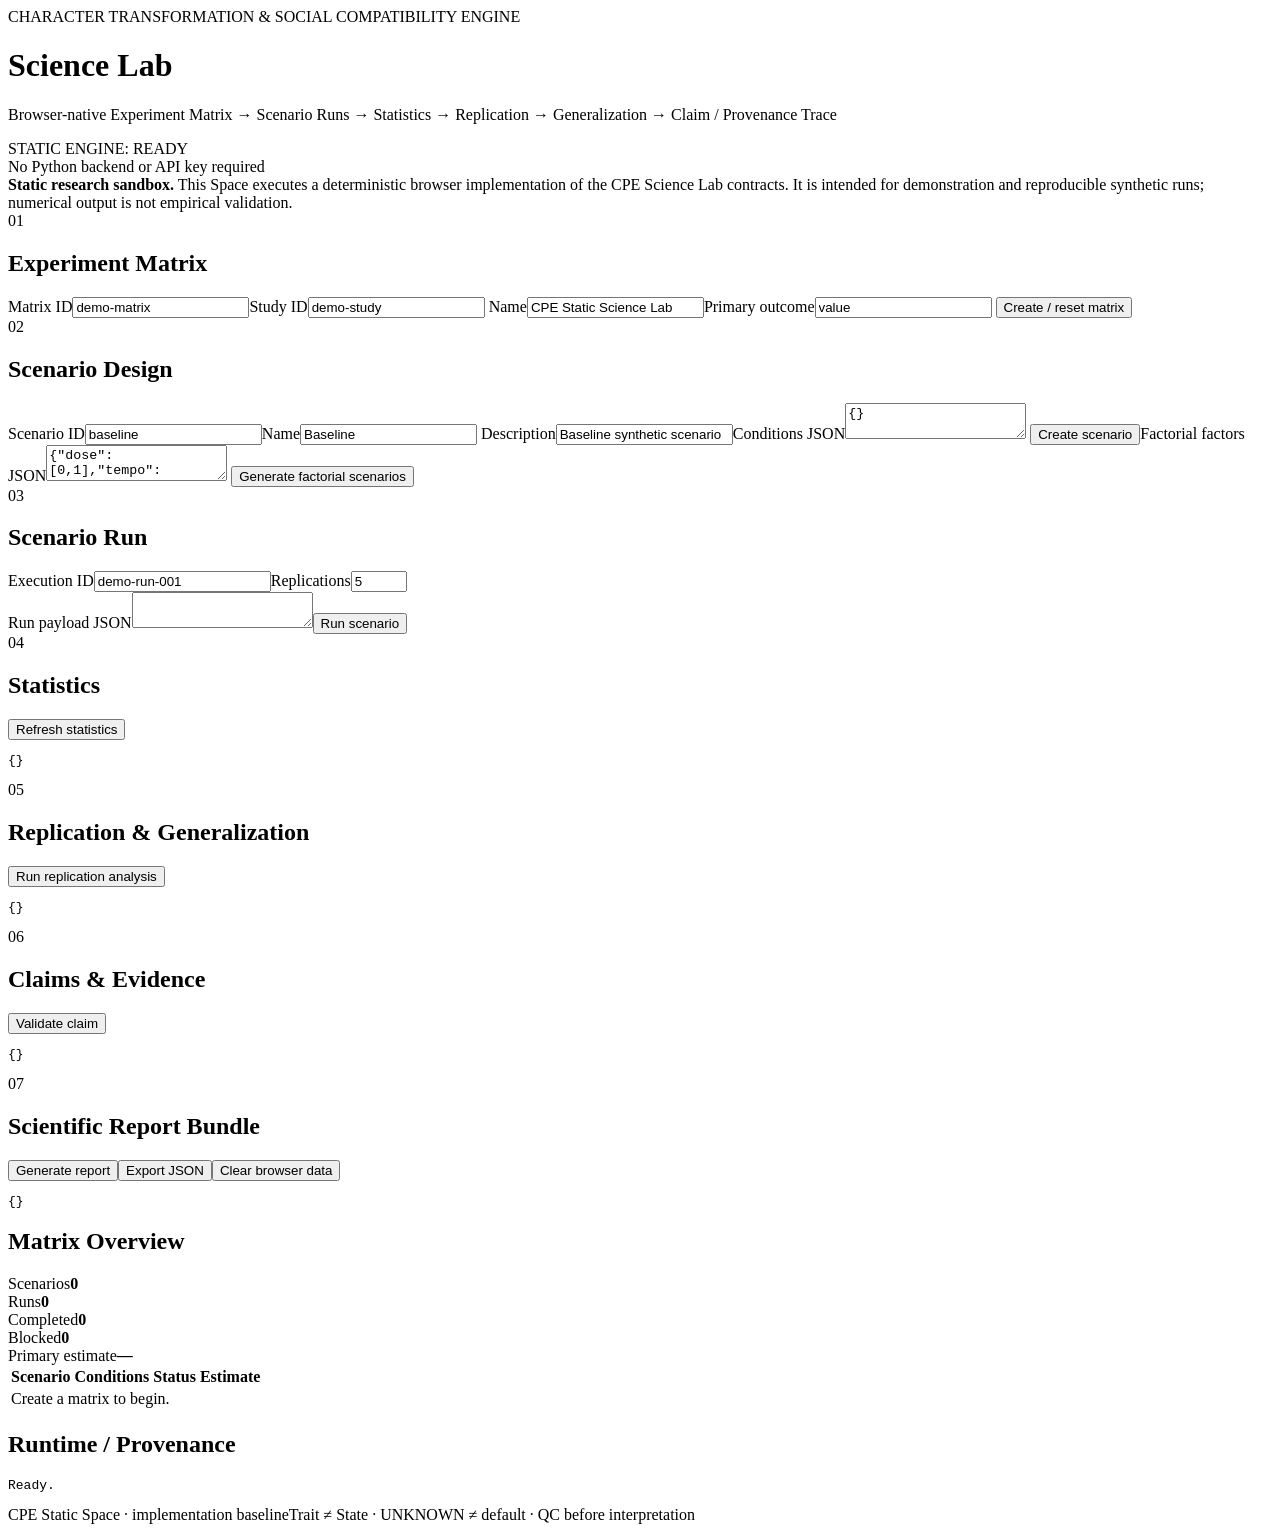
==== index.html @ aece3475 "Add static Science Lab: index.html" ====
<!doctype html>
<html lang="en"><head>
<meta charset="utf-8"><meta name="viewport" content="width=device-width,initial-scale=1">
<meta name="description" content="Character Transformation & Social Compatibility Engine — browser Science Lab">
<title>CPE — Static Science Lab</title><link rel="stylesheet" href="./styles.css">
</head><body><main class="shell">
<header class="hero"><div><div class="eyebrow">CHARACTER TRANSFORMATION & SOCIAL COMPATIBILITY ENGINE</div>
<h1>Science Lab</h1><p class="muted">Browser-native Experiment Matrix → Scenario Runs → Statistics → Replication → Generalization → Claim / Provenance Trace</p></div>
<div class="status-stack"><div class="status online">STATIC ENGINE: READY</div><div class="small">No Python backend or API key required</div></div></header>
<section class="notice"><strong>Static research sandbox.</strong> This Space executes a deterministic browser implementation of the CPE Science Lab contracts. It is intended for demonstration and reproducible synthetic runs; numerical output is not empirical validation.</section>
<section class="grid">
<article class="card"><div class="step">01</div><h2>Experiment Matrix</h2>
<label>Matrix ID<input id="matrixId" value="demo-matrix"></label><label>Study ID<input id="studyId" value="demo-study"></label>
<label>Name<input id="matrixName" value="CPE Static Science Lab"></label><label>Primary outcome<input id="primaryOutcome" value="value"></label>
<button id="createMatrix">Create / reset matrix</button></article>
<article class="card"><div class="step">02</div><h2>Scenario Design</h2>
<label>Scenario ID<input id="scenarioId" value="baseline"></label><label>Name<input id="scenarioName" value="Baseline"></label>
<label>Description<input id="scenarioDescription" value="Baseline synthetic scenario"></label><label>Conditions JSON<textarea id="conditions">{}</textarea></label>
<button id="createScenario">Create scenario</button><label>Factorial factors JSON<textarea id="factors">{"dose":[0,1],"tempo":["slow","fast"]}</textarea></label>
<button id="generateScenarios">Generate factorial scenarios</button></article>
<article class="card span2"><div class="step">03</div><h2>Scenario Run</h2><div class="two-col">
<label>Execution ID<input id="executionId" value="demo-run-001"></label><label>Replications<input id="replications" type="number" min="1" max="100" value="5"></label></div>
<label>Run payload JSON<textarea id="runPayload"></textarea></label><button class="primary" id="runScenario">Run scenario</button></article>
<article class="card"><div class="step">04</div><h2>Statistics</h2><button id="loadStats">Refresh statistics</button><pre id="stats">{}</pre></article>
<article class="card"><div class="step">05</div><h2>Replication & Generalization</h2><button id="runReplication">Run replication analysis</button><pre id="replication">{}</pre></article>
<article class="card"><div class="step">06</div><h2>Claims & Evidence</h2><button id="loadClaims">Validate claim</button><pre id="claims">{}</pre></article>
<article class="card span2"><div class="step">07</div><h2>Scientific Report Bundle</h2><div class="row-actions">
<button id="loadReport">Generate report</button><button id="exportReport">Export JSON</button><button id="clearData">Clear browser data</button></div><pre id="report">{}</pre></article>
</section>
<section class="card"><h2>Matrix Overview</h2><div class="metrics" id="metrics">
<div><span>Scenarios</span><strong>0</strong></div><div><span>Runs</span><strong>0</strong></div><div><span>Completed</span><strong>0</strong></div><div><span>Blocked</span><strong>0</strong></div><div><span>Primary estimate</span><strong>—</strong></div></div>
<div class="table-wrap"><table id="scenarioTable"><thead><tr><th>Scenario</th><th>Conditions</th><th>Status</th><th>Estimate</th></tr></thead><tbody><tr><td colspan="4">Create a matrix to begin.</td></tr></tbody></table></div></section>
<section class="card"><h2>Runtime / Provenance</h2><pre id="output">Ready.</pre></section>
<footer><span>CPE Static Space · implementation baseline</span><span>Trait ≠ State · UNKNOWN ≠ default · QC before interpretation</span></footer>
</main><script src="./app.js"></script></body></html>
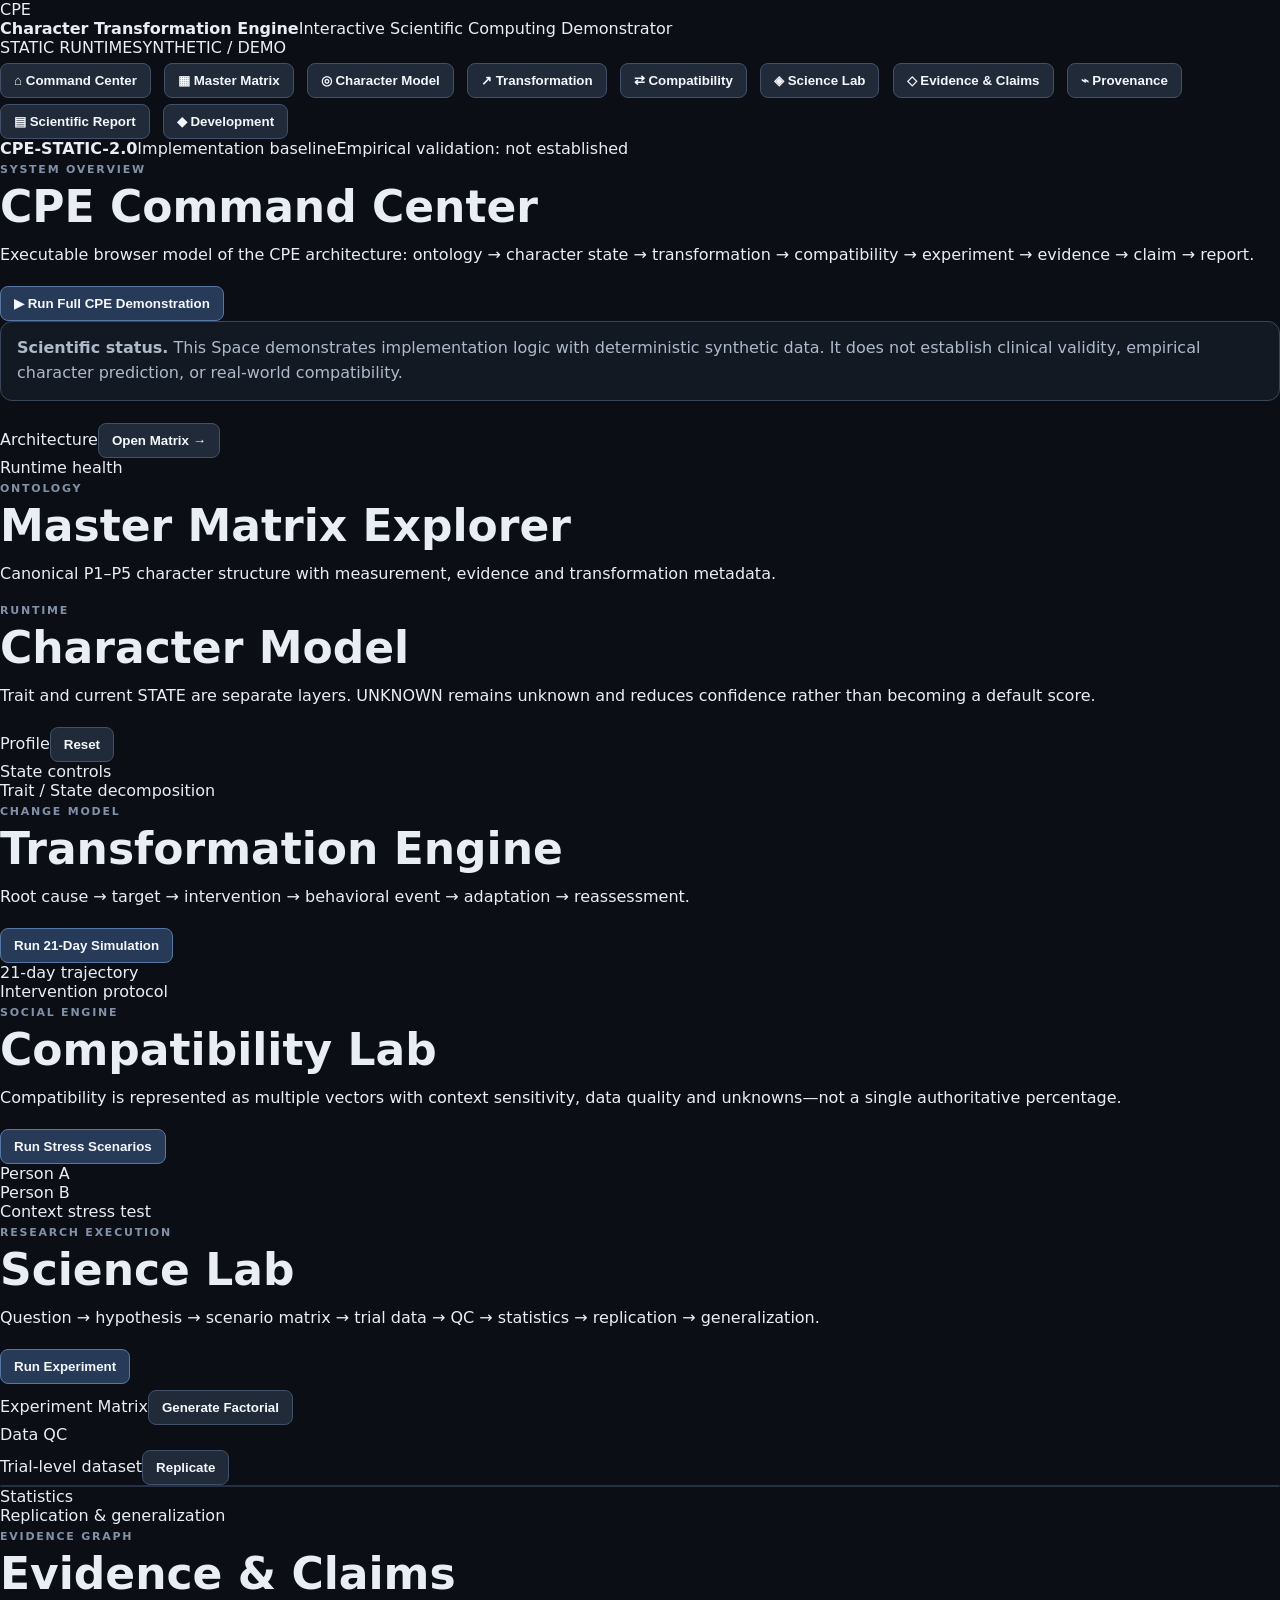
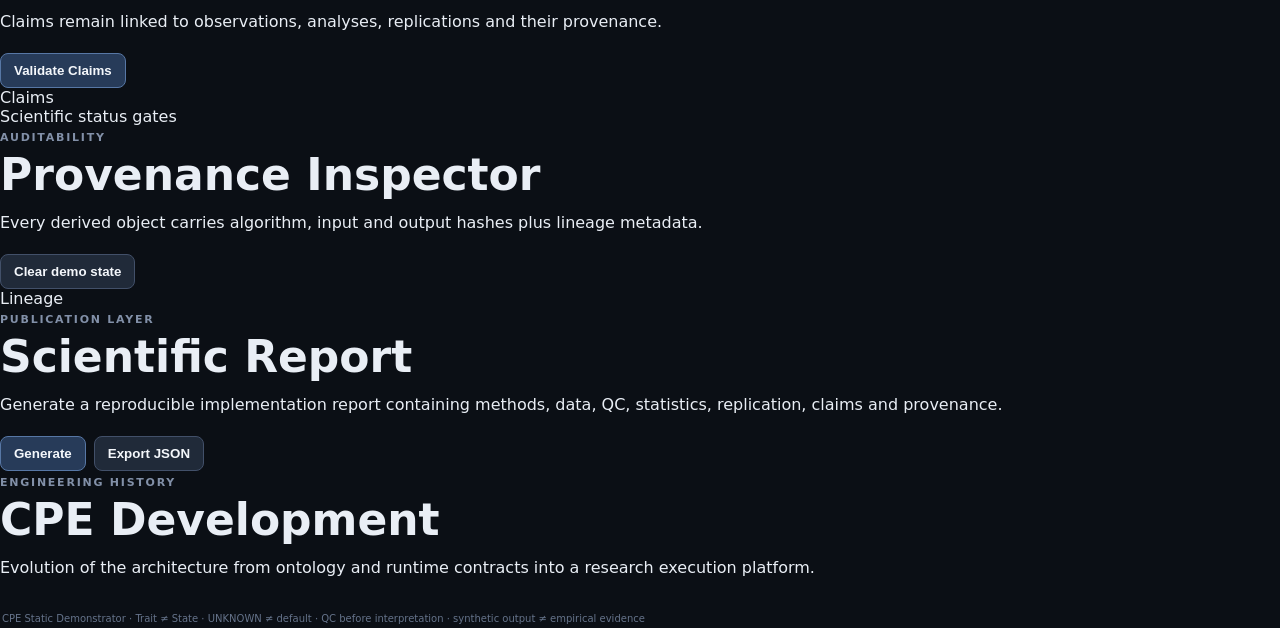
==== commit 9fc66372: "feat(static): build CPE command center demonstrator" ====
--- a/index.html
+++ b/index.html
@@ -1,35 +1,103 @@
 <!doctype html>
-<html lang="en"><head>
-<meta charset="utf-8"><meta name="viewport" content="width=device-width,initial-scale=1">
-<meta name="description" content="Character Transformation & Social Compatibility Engine — browser Science Lab">
-<title>CPE — Static Science Lab</title><link rel="stylesheet" href="./styles.css">
-</head><body><main class="shell">
-<header class="hero"><div><div class="eyebrow">CHARACTER TRANSFORMATION & SOCIAL COMPATIBILITY ENGINE</div>
-<h1>Science Lab</h1><p class="muted">Browser-native Experiment Matrix → Scenario Runs → Statistics → Replication → Generalization → Claim / Provenance Trace</p></div>
-<div class="status-stack"><div class="status online">STATIC ENGINE: READY</div><div class="small">No Python backend or API key required</div></div></header>
-<section class="notice"><strong>Static research sandbox.</strong> This Space executes a deterministic browser implementation of the CPE Science Lab contracts. It is intended for demonstration and reproducible synthetic runs; numerical output is not empirical validation.</section>
-<section class="grid">
-<article class="card"><div class="step">01</div><h2>Experiment Matrix</h2>
-<label>Matrix ID<input id="matrixId" value="demo-matrix"></label><label>Study ID<input id="studyId" value="demo-study"></label>
-<label>Name<input id="matrixName" value="CPE Static Science Lab"></label><label>Primary outcome<input id="primaryOutcome" value="value"></label>
-<button id="createMatrix">Create / reset matrix</button></article>
-<article class="card"><div class="step">02</div><h2>Scenario Design</h2>
-<label>Scenario ID<input id="scenarioId" value="baseline"></label><label>Name<input id="scenarioName" value="Baseline"></label>
-<label>Description<input id="scenarioDescription" value="Baseline synthetic scenario"></label><label>Conditions JSON<textarea id="conditions">{}</textarea></label>
-<button id="createScenario">Create scenario</button><label>Factorial factors JSON<textarea id="factors">{"dose":[0,1],"tempo":["slow","fast"]}</textarea></label>
-<button id="generateScenarios">Generate factorial scenarios</button></article>
-<article class="card span2"><div class="step">03</div><h2>Scenario Run</h2><div class="two-col">
-<label>Execution ID<input id="executionId" value="demo-run-001"></label><label>Replications<input id="replications" type="number" min="1" max="100" value="5"></label></div>
-<label>Run payload JSON<textarea id="runPayload"></textarea></label><button class="primary" id="runScenario">Run scenario</button></article>
-<article class="card"><div class="step">04</div><h2>Statistics</h2><button id="loadStats">Refresh statistics</button><pre id="stats">{}</pre></article>
-<article class="card"><div class="step">05</div><h2>Replication & Generalization</h2><button id="runReplication">Run replication analysis</button><pre id="replication">{}</pre></article>
-<article class="card"><div class="step">06</div><h2>Claims & Evidence</h2><button id="loadClaims">Validate claim</button><pre id="claims">{}</pre></article>
-<article class="card span2"><div class="step">07</div><h2>Scientific Report Bundle</h2><div class="row-actions">
-<button id="loadReport">Generate report</button><button id="exportReport">Export JSON</button><button id="clearData">Clear browser data</button></div><pre id="report">{}</pre></article>
+<html lang="en">
+<head>
+<meta charset="utf-8">
+<meta name="viewport" content="width=device-width,initial-scale=1">
+<meta name="description" content="CPE Interactive Scientific Computing Demonstrator">
+<title>CPE — Interactive Scientific Computing Demonstrator</title>
+<link rel="stylesheet" href="./styles.css">
+</head>
+<body>
+<div class="app-shell">
+<header class="topbar">
+  <div class="brand"><div class="brand-mark">CPE</div><div><strong>Character Transformation Engine</strong><span>Interactive Scientific Computing Demonstrator</span></div></div>
+  <div class="top-status"><span class="pill green">STATIC RUNTIME</span><span class="pill amber">SYNTHETIC / DEMO</span></div>
+</header>
+
+<div class="layout">
+<aside class="sidebar">
+  <button class="nav active" data-view="overview">⌂ <span>Command Center</span></button>
+  <button class="nav" data-view="matrix">▦ <span>Master Matrix</span></button>
+  <button class="nav" data-view="character">◎ <span>Character Model</span></button>
+  <button class="nav" data-view="transform">↗ <span>Transformation</span></button>
+  <button class="nav" data-view="compatibility">⇄ <span>Compatibility</span></button>
+  <button class="nav" data-view="science">◈ <span>Science Lab</span></button>
+  <button class="nav" data-view="evidence">◇ <span>Evidence & Claims</span></button>
+  <button class="nav" data-view="provenance">⌁ <span>Provenance</span></button>
+  <button class="nav" data-view="report">▤ <span>Scientific Report</span></button>
+  <button class="nav" data-view="development">◆ <span>Development</span></button>
+  <div class="sidebar-foot"><b>CPE-STATIC-2.0</b><span>Implementation baseline</span><span>Empirical validation: not established</span></div>
+</aside>
+
+<main class="content">
+<section class="view active" id="view-overview">
+  <div class="page-head"><div><span class="eyebrow">SYSTEM OVERVIEW</span><h1>CPE Command Center</h1><p>Executable browser model of the CPE architecture: ontology → character state → transformation → compatibility → experiment → evidence → claim → report.</p></div><button class="primary large" id="fullDemo">▶ Run Full CPE Demonstration</button></div>
+  <div class="notice"><b>Scientific status.</b> This Space demonstrates implementation logic with deterministic synthetic data. It does not establish clinical validity, empirical character prediction, or real-world compatibility.</div>
+  <div class="kpis" id="overviewKpis"></div>
+  <div class="pipeline" id="pipeline"></div>
+  <div class="grid2">
+    <article class="panel"><div class="panel-title"><span>Architecture</span><button class="ghost" data-go="matrix">Open Matrix →</button></div><div class="architecture" id="architecture"></div></article>
+    <article class="panel"><div class="panel-title"><span>Runtime health</span></div><div id="health"></div></article>
+  </div>
 </section>
-<section class="card"><h2>Matrix Overview</h2><div class="metrics" id="metrics">
-<div><span>Scenarios</span><strong>0</strong></div><div><span>Runs</span><strong>0</strong></div><div><span>Completed</span><strong>0</strong></div><div><span>Blocked</span><strong>0</strong></div><div><span>Primary estimate</span><strong>—</strong></div></div>
-<div class="table-wrap"><table id="scenarioTable"><thead><tr><th>Scenario</th><th>Conditions</th><th>Status</th><th>Estimate</th></tr></thead><tbody><tr><td colspan="4">Create a matrix to begin.</td></tr></tbody></table></div></section>
-<section class="card"><h2>Runtime / Provenance</h2><pre id="output">Ready.</pre></section>
-<footer><span>CPE Static Space · implementation baseline</span><span>Trait ≠ State · UNKNOWN ≠ default · QC before interpretation</span></footer>
-</main><script src="./app.js"></script></body></html>+
+<section class="view" id="view-matrix">
+  <div class="page-head"><div><span class="eyebrow">ONTOLOGY</span><h1>Master Matrix Explorer</h1><p>Canonical P1–P5 character structure with measurement, evidence and transformation metadata.</p></div></div>
+  <div class="matrix-layout"><div class="panel domain-list" id="domainList"></div><div class="panel" id="traitInspector"></div></div>
+</section>
+
+<section class="view" id="view-character">
+  <div class="page-head"><div><span class="eyebrow">RUNTIME</span><h1>Character Model</h1><p>Trait and current STATE are separate layers. UNKNOWN remains unknown and reduces confidence rather than becoming a default score.</p></div></div>
+  <div class="grid2"><article class="panel"><div class="panel-title"><span>Profile</span><button class="ghost" id="resetProfile">Reset</button></div><div id="profileBars"></div></article><article class="panel"><div class="panel-title"><span>State controls</span></div><div id="stateControls"></div></article></div>
+  <div class="grid3" id="characterMetrics"></div>
+  <article class="panel"><div class="panel-title"><span>Trait / State decomposition</span></div><div id="decomposition"></div></article>
+</section>
+
+<section class="view" id="view-transform">
+  <div class="page-head"><div><span class="eyebrow">CHANGE MODEL</span><h1>Transformation Engine</h1><p>Root cause → target → intervention → behavioral event → adaptation → reassessment.</p></div><button class="primary" id="runTransformation">Run 21-Day Simulation</button></div>
+  <div class="transformation-flow" id="transformationFlow"></div>
+  <div class="grid2"><article class="panel"><div class="panel-title"><span>21-day trajectory</span></div><div id="trajectory"></div></article><article class="panel"><div class="panel-title"><span>Intervention protocol</span></div><div id="intervention"></div></article></div>
+</section>
+
+<section class="view" id="view-compatibility">
+  <div class="page-head"><div><span class="eyebrow">SOCIAL ENGINE</span><h1>Compatibility Lab</h1><p>Compatibility is represented as multiple vectors with context sensitivity, data quality and unknowns—not a single authoritative percentage.</p></div><button class="primary" id="stressTest">Run Stress Scenarios</button></div>
+  <div class="grid2"><article class="panel"><div class="panel-title"><span>Person A</span></div><div id="personA"></div></article><article class="panel"><div class="panel-title"><span>Person B</span></div><div id="personB"></div></article></div>
+  <div class="compat-grid" id="compatibilityVectors"></div>
+  <article class="panel"><div class="panel-title"><span>Context stress test</span></div><div id="stressResults"></div></article>
+</section>
+
+<section class="view" id="view-science">
+  <div class="page-head"><div><span class="eyebrow">RESEARCH EXECUTION</span><h1>Science Lab</h1><p>Question → hypothesis → scenario matrix → trial data → QC → statistics → replication → generalization.</p></div><button class="primary" id="runExperiment">Run Experiment</button></div>
+  <div class="science-steps" id="scienceSteps"></div>
+  <div class="grid2"><article class="panel"><div class="panel-title"><span>Experiment Matrix</span><button class="ghost" id="factorial">Generate Factorial</button></div><div id="experimentMatrix"></div></article><article class="panel"><div class="panel-title"><span>Data QC</span></div><div id="qc"></div></article></div>
+  <article class="panel"><div class="panel-title"><span>Trial-level dataset</span><button class="ghost" id="replicate">Replicate</button></div><div class="table-wrap"><table id="trialTable"></table></div></article>
+  <div class="grid2"><article class="panel"><div class="panel-title"><span>Statistics</span></div><div id="statistics"></div></article><article class="panel"><div class="panel-title"><span>Replication & generalization</span></div><div id="replication"></div></article></div>
+</section>
+
+<section class="view" id="view-evidence">
+  <div class="page-head"><div><span class="eyebrow">EVIDENCE GRAPH</span><h1>Evidence & Claims</h1><p>Claims remain linked to observations, analyses, replications and their provenance.</p></div><button class="primary" id="validateClaims">Validate Claims</button></div>
+  <div class="evidence-graph" id="evidenceGraph"></div>
+  <div class="grid2"><article class="panel"><div class="panel-title"><span>Claims</span></div><div id="claims"></div></article><article class="panel"><div class="panel-title"><span>Scientific status gates</span></div><div id="claimGates"></div></article></div>
+</section>
+
+<section class="view" id="view-provenance">
+  <div class="page-head"><div><span class="eyebrow">AUDITABILITY</span><h1>Provenance Inspector</h1><p>Every derived object carries algorithm, input and output hashes plus lineage metadata.</p></div><button class="ghost" id="clearData">Clear demo state</button></div>
+  <article class="panel"><div class="panel-title"><span>Lineage</span><span class="small" id="provCount"></span></div><div id="provenanceTimeline"></div></article>
+</section>
+
+<section class="view" id="view-report">
+  <div class="page-head"><div><span class="eyebrow">PUBLICATION LAYER</span><h1>Scientific Report</h1><p>Generate a reproducible implementation report containing methods, data, QC, statistics, replication, claims and provenance.</p></div><div><button class="primary" id="generateReport">Generate</button><button class="ghost" id="exportReport">Export JSON</button></div></div>
+  <article class="panel"><div id="reportView"></div></article>
+</section>
+
+<section class="view" id="view-development">
+  <div class="page-head"><div><span class="eyebrow">ENGINEERING HISTORY</span><h1>CPE Development</h1><p>Evolution of the architecture from ontology and runtime contracts into a research execution platform.</p></div></div>
+  <div class="timeline" id="developmentTimeline"></div>
+</section>
+</main>
+</div>
+<footer class="footer">CPE Static Demonstrator · Trait ≠ State · UNKNOWN ≠ default · QC before interpretation · synthetic output ≠ empirical evidence</footer>
+</div>
+<script src="./app.js"></script>
+</body>
+</html>
--- a/styles.css
+++ b/styles.css
@@ -0,0 +1,17 @@
+*{box-sizing:border-box}:root{font-family:Inter,ui-sans-serif,system-ui,-apple-system,BlinkMacSystemFont,"Segoe UI",sans-serif;color-scheme:dark}
+body{margin:0;background:#0b0f15;color:#e9eef5}.shell{max-width:1320px;margin:0 auto;padding:32px}
+.hero{display:flex;justify-content:space-between;gap:28px;align-items:flex-start;margin-bottom:22px}.eyebrow{font-size:11px;letter-spacing:.16em;color:#8290a8;font-weight:800}
+h1{font-size:44px;line-height:1;margin:8px 0 12px}h2{font-size:18px;margin:0 0 16px}.muted{max-width:850px;color:#a6b1c2;line-height:1.55;margin:0}
+.small{font-size:11px;color:#7f8ba1;margin-top:8px;text-align:right}.status{padding:9px 13px;border:1px solid #355a49;border-radius:999px;font-size:12px;font-weight:800;letter-spacing:.04em}.status.online{color:#b8efd2;background:#10231b}
+.notice{border:1px solid #39465a;background:#121923;border-radius:12px;padding:14px 16px;color:#aeb9ca;line-height:1.55;margin-bottom:16px}.notice strong{color:#e7edf5}
+.grid{display:grid;grid-template-columns:repeat(2,minmax(0,1fr));gap:16px}.card{background:#131923;border:1px solid #273245;border-radius:14px;padding:20px;box-shadow:0 8px 28px rgba(0,0,0,.16)}.span2{grid-column:1/-1}
+.step{font-size:10px;letter-spacing:.14em;font-weight:900;color:#75839a;margin-bottom:7px}label{display:block;font-size:12px;color:#9ba8bb;margin:11px 0}
+input,textarea{display:block;width:100%;margin-top:6px;border:1px solid #344157;background:#0b1017;color:#edf2f8;border-radius:8px;padding:10px 11px;font:inherit}input:focus,textarea:focus{outline:1px solid #61738f}
+textarea{min-height:92px;resize:vertical}button{margin:6px 8px 0 0;border:1px solid #425069;background:#202a39;color:#f4f7fb;border-radius:8px;padding:9px 13px;font-weight:750;cursor:pointer}button:hover{background:#2a3649}button.primary{background:#273b59;border-color:#5777a5}
+.two-col{display:grid;grid-template-columns:2fr 1fr;gap:12px}pre{margin:0;white-space:pre-wrap;overflow:auto;max-height:430px;background:#090d13;border:1px solid #252f40;border-radius:9px;padding:12px;font-size:11px;line-height:1.5;color:#cbd5e3}
+.metrics{display:grid;grid-template-columns:repeat(5,minmax(0,1fr));gap:10px;margin-bottom:16px}.metrics>div{background:#0c1118;border:1px solid #263044;border-radius:10px;padding:13px}
+.metrics span{display:block;font-size:10px;color:#7f8ca1;text-transform:uppercase;letter-spacing:.08em}.metrics strong{display:block;font-size:23px;margin-top:5px}
+.table-wrap{overflow:auto;border:1px solid #263044;border-radius:10px}table{width:100%;border-collapse:collapse;font-size:12px}th,td{padding:10px 12px;border-bottom:1px solid #222c3a;text-align:left;vertical-align:top}th{font-size:10px;color:#7f8ca1;text-transform:uppercase;letter-spacing:.07em}
+.row-actions{display:flex;gap:4px;flex-wrap:wrap}footer{display:flex;justify-content:space-between;gap:16px;color:#65738a;font-size:10px;padding:20px 2px 4px}
+@media(max-width:900px){.shell{padding:18px}.grid{grid-template-columns:1fr}.span2{grid-column:auto}.hero{display:block}.status-stack{margin-top:16px}.small{text-align:left}.metrics{grid-template-columns:repeat(2,minmax(0,1fr))}}
+@media(max-width:560px){.metrics{grid-template-columns:1fr 1fr}.two-col{grid-template-columns:1fr}h1{font-size:35px}footer{display:block}footer span{display:block;margin:5px 0}}
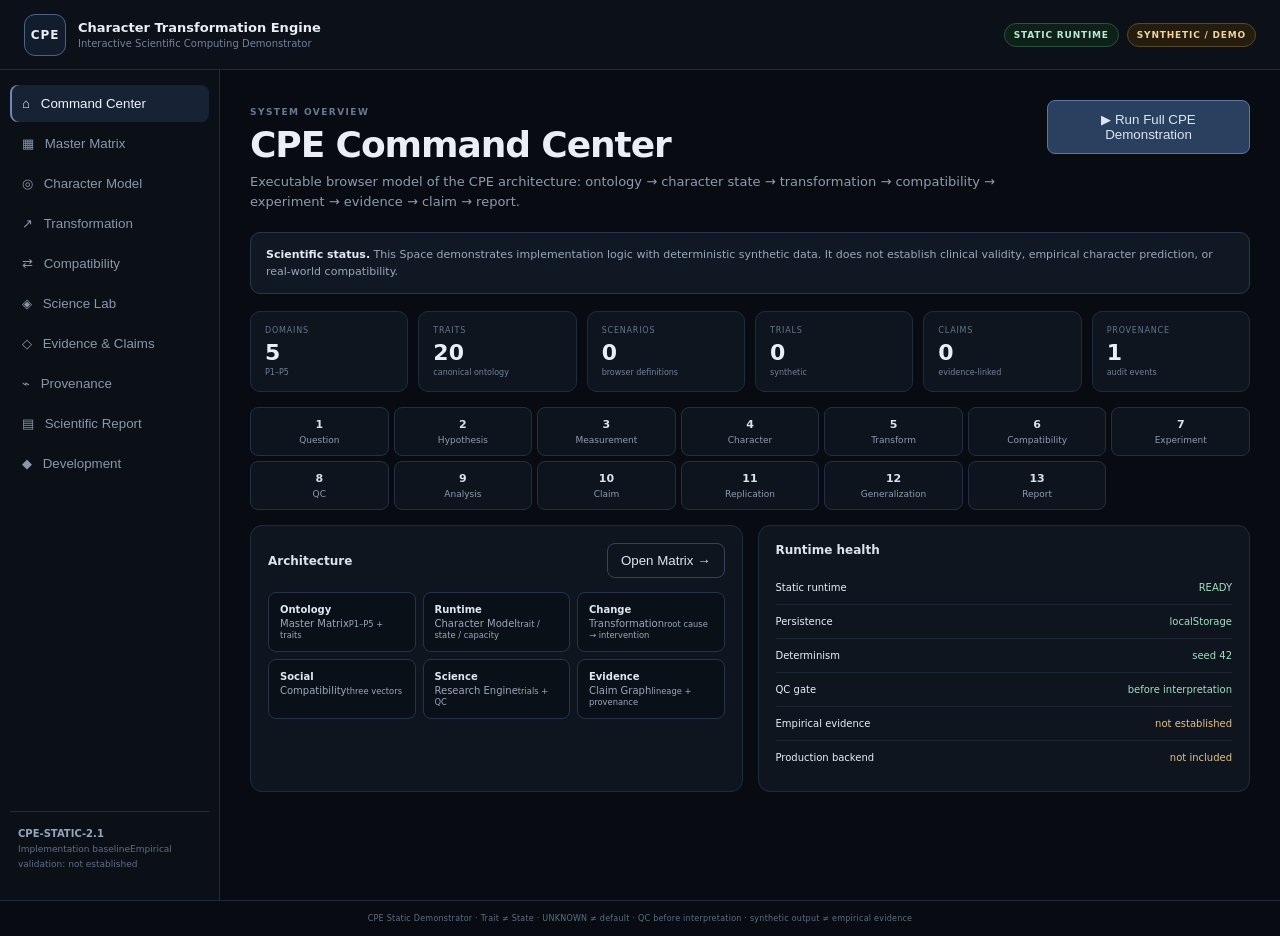
==== commit f929161e: "feat(static): expose Release A foundation controls" ====
--- a/index.html
+++ b/index.html
@@ -26,7 +26,7 @@
   <button class="nav" data-view="provenance">⌁ <span>Provenance</span></button>
   <button class="nav" data-view="report">▤ <span>Scientific Report</span></button>
   <button class="nav" data-view="development">◆ <span>Development</span></button>
-  <div class="sidebar-foot"><b>CPE-STATIC-2.0</b><span>Implementation baseline</span><span>Empirical validation: not established</span></div>
+  <div class="sidebar-foot"><b>CPE-STATIC-2.1</b><span>Implementation baseline</span><span>Empirical validation: not established</span></div>
 </aside>
 
 <main class="content">
@@ -47,7 +47,7 @@
 </section>
 
 <section class="view" id="view-character">
-  <div class="page-head"><div><span class="eyebrow">RUNTIME</span><h1>Character Model</h1><p>Trait and current STATE are separate layers. UNKNOWN remains unknown and reduces confidence rather than becoming a default score.</p></div></div>
+  <div class="page-head"><div><span class="eyebrow">RUNTIME</span><h1>Character Model</h1><p>Trait and current STATE are separate layers. Use the Profile Builder to modify domain estimates; UNKNOWN remains unknown and reduces confidence rather than becoming a default score.</p></div></div>
   <div class="grid2"><article class="panel"><div class="panel-title"><span>Profile</span><button class="ghost" id="resetProfile">Reset</button></div><div id="profileBars"></div></article><article class="panel"><div class="panel-title"><span>State controls</span></div><div id="stateControls"></div></article></div>
   <div class="grid3" id="characterMetrics"></div>
   <article class="panel"><div class="panel-title"><span>Trait / State decomposition</span></div><div id="decomposition"></div></article>
--- a/styles.css
+++ b/styles.css
@@ -1,17 +1,18 @@
-*{box-sizing:border-box}:root{font-family:Inter,ui-sans-serif,system-ui,-apple-system,BlinkMacSystemFont,"Segoe UI",sans-serif;color-scheme:dark}
-body{margin:0;background:#0b0f15;color:#e9eef5}.shell{max-width:1320px;margin:0 auto;padding:32px}
-.hero{display:flex;justify-content:space-between;gap:28px;align-items:flex-start;margin-bottom:22px}.eyebrow{font-size:11px;letter-spacing:.16em;color:#8290a8;font-weight:800}
-h1{font-size:44px;line-height:1;margin:8px 0 12px}h2{font-size:18px;margin:0 0 16px}.muted{max-width:850px;color:#a6b1c2;line-height:1.55;margin:0}
-.small{font-size:11px;color:#7f8ba1;margin-top:8px;text-align:right}.status{padding:9px 13px;border:1px solid #355a49;border-radius:999px;font-size:12px;font-weight:800;letter-spacing:.04em}.status.online{color:#b8efd2;background:#10231b}
-.notice{border:1px solid #39465a;background:#121923;border-radius:12px;padding:14px 16px;color:#aeb9ca;line-height:1.55;margin-bottom:16px}.notice strong{color:#e7edf5}
-.grid{display:grid;grid-template-columns:repeat(2,minmax(0,1fr));gap:16px}.card{background:#131923;border:1px solid #273245;border-radius:14px;padding:20px;box-shadow:0 8px 28px rgba(0,0,0,.16)}.span2{grid-column:1/-1}
-.step{font-size:10px;letter-spacing:.14em;font-weight:900;color:#75839a;margin-bottom:7px}label{display:block;font-size:12px;color:#9ba8bb;margin:11px 0}
-input,textarea{display:block;width:100%;margin-top:6px;border:1px solid #344157;background:#0b1017;color:#edf2f8;border-radius:8px;padding:10px 11px;font:inherit}input:focus,textarea:focus{outline:1px solid #61738f}
-textarea{min-height:92px;resize:vertical}button{margin:6px 8px 0 0;border:1px solid #425069;background:#202a39;color:#f4f7fb;border-radius:8px;padding:9px 13px;font-weight:750;cursor:pointer}button:hover{background:#2a3649}button.primary{background:#273b59;border-color:#5777a5}
-.two-col{display:grid;grid-template-columns:2fr 1fr;gap:12px}pre{margin:0;white-space:pre-wrap;overflow:auto;max-height:430px;background:#090d13;border:1px solid #252f40;border-radius:9px;padding:12px;font-size:11px;line-height:1.5;color:#cbd5e3}
-.metrics{display:grid;grid-template-columns:repeat(5,minmax(0,1fr));gap:10px;margin-bottom:16px}.metrics>div{background:#0c1118;border:1px solid #263044;border-radius:10px;padding:13px}
-.metrics span{display:block;font-size:10px;color:#7f8ca1;text-transform:uppercase;letter-spacing:.08em}.metrics strong{display:block;font-size:23px;margin-top:5px}
-.table-wrap{overflow:auto;border:1px solid #263044;border-radius:10px}table{width:100%;border-collapse:collapse;font-size:12px}th,td{padding:10px 12px;border-bottom:1px solid #222c3a;text-align:left;vertical-align:top}th{font-size:10px;color:#7f8ca1;text-transform:uppercase;letter-spacing:.07em}
-.row-actions{display:flex;gap:4px;flex-wrap:wrap}footer{display:flex;justify-content:space-between;gap:16px;color:#65738a;font-size:10px;padding:20px 2px 4px}
-@media(max-width:900px){.shell{padding:18px}.grid{grid-template-columns:1fr}.span2{grid-column:auto}.hero{display:block}.status-stack{margin-top:16px}.small{text-align:left}.metrics{grid-template-columns:repeat(2,minmax(0,1fr))}}
-@media(max-width:560px){.metrics{grid-template-columns:1fr 1fr}.two-col{grid-template-columns:1fr}h1{font-size:35px}footer{display:block}footer span{display:block;margin:5px 0}}+:root{color-scheme:dark;font-family:Inter,ui-sans-serif,system-ui,-apple-system,BlinkMacSystemFont,"Segoe UI",sans-serif;background:#080c12;color:#e9eef7}
+*{box-sizing:border-box}body{margin:0;background:#080c12;color:#e9eef7}.app-shell{min-height:100vh}.topbar{height:70px;border-bottom:1px solid #202b3b;background:#0c1119;display:flex;align-items:center;justify-content:space-between;padding:0 24px;position:sticky;top:0;z-index:20}.brand{display:flex;align-items:center;gap:12px}.brand-mark{width:42px;height:42px;border:1px solid #4a6386;border-radius:11px;display:grid;place-items:center;font-size:12px;font-weight:900;letter-spacing:.08em;background:#111c2d}.brand strong{display:block;font-size:13px}.brand span{display:block;color:#738198;font-size:10px;margin-top:3px}.top-status{display:flex;gap:8px}.pill{font-size:9px;letter-spacing:.09em;font-weight:900;padding:6px 9px;border-radius:999px;border:1px solid #334158}.pill.green{color:#b7ebd1;background:#0d2118;border-color:#28513e}.pill.amber{color:#f0d39b;background:#241d0e;border-color:#5a4822}
+.layout{display:grid;grid-template-columns:220px minmax(0,1fr);min-height:calc(100vh - 70px)}.sidebar{border-right:1px solid #202b3b;background:#0b1017;padding:15px 10px;display:flex;flex-direction:column;gap:3px}.nav{border:0;background:transparent;color:#8997ab;text-align:left;padding:11px 12px;border-radius:8px;cursor:pointer;font:600 12px inherit}.nav:hover{background:#111925;color:#d9e2ef}.nav.active{background:#172235;color:#edf3fa;box-shadow:inset 2px 0 #6d88b3}.nav span{margin-left:7px}.sidebar-foot{margin-top:auto;border-top:1px solid #202b3b;padding:14px 8px;color:#5f6e84;font-size:9px;line-height:1.6}.sidebar-foot b{display:block;color:#93a5bd;font-size:10px}
+.content{padding:30px;max-width:1500px;width:100%;margin:0 auto}.view{display:none}.view.active{display:block}.page-head{display:flex;justify-content:space-between;gap:20px;align-items:flex-start;margin-bottom:20px}.page-head h1{font-size:36px;line-height:1.05;margin:7px 0 8px;letter-spacing:-.03em}.page-head p{margin:0;color:#8d9bb0;max-width:850px;line-height:1.55;font-size:13px}.eyebrow{font-size:9px;letter-spacing:.16em;font-weight:900;color:#687990}.notice{padding:13px 15px;background:#101824;border:1px solid #29374c;border-radius:10px;color:#9aa8bb;font-size:11px;line-height:1.55;margin-bottom:17px}.notice b{color:#e3eaf3}
+button{border:1px solid #34445d;background:#182333;color:#dce5f0;border-radius:8px;padding:9px 13px;font:700 11px inherit;cursor:pointer}button:hover{background:#223148;border-color:#526a8e}.primary{background:#29405f;border-color:#5b78a3}.primary:hover{background:#355475}.large{padding:11px 16px}.ghost{background:transparent}.grid2{display:grid;grid-template-columns:1fr 1fr;gap:15px}.grid3{display:grid;grid-template-columns:repeat(3,1fr);gap:15px;margin:15px 0}.panel{background:#0f151f;border:1px solid #202c3e;border-radius:12px;padding:17px;margin-bottom:15px;min-width:0}.panel-title{display:flex;justify-content:space-between;align-items:center;color:#dbe3ee;font-weight:800;font-size:12px;margin-bottom:14px}.small{font-size:9px;color:#69788e}
+.kpis{display:grid;grid-template-columns:repeat(6,1fr);gap:10px;margin-bottom:15px}.kpi{padding:14px;background:#0f151f;border:1px solid #202c3e;border-radius:10px}.kpi span{display:block;color:#65758c;font-size:8px;letter-spacing:.1em;text-transform:uppercase}.kpi strong{display:block;font-size:22px;margin-top:5px}.kpi em{display:block;color:#708198;font-size:8px;font-style:normal;margin-top:3px}
+.pipeline{display:grid;grid-template-columns:repeat(7,1fr);gap:5px;margin-bottom:15px}.pipe{background:#0e141e;border:1px solid #222f43;border-radius:8px;padding:10px 6px;text-align:center;color:#8e9caf;font-size:9px}.pipe b{display:block;color:#d8e1ec;font-size:11px;margin-bottom:4px}.pipe.done{border-color:#315442;background:#0d1914}.pipe.done b{color:#b7e4cc}
+.architecture{display:grid;grid-template-columns:repeat(3,1fr);gap:7px}.arch-node{padding:11px;background:#0a1018;border:1px solid #26344a;border-radius:8px;font-size:10px;color:#9aa8ba}.arch-node b{display:block;color:#e0e7f0;margin-bottom:3px}.health-row{display:flex;justify-content:space-between;padding:11px 0;border-bottom:1px solid #1d2736;font-size:10px}.health-row:last-child{border:0}.ok{color:#9fe0bc}.warn{color:#e4c27d}.muted{color:#69778d}
+.matrix-layout{display:grid;grid-template-columns:270px 1fr;gap:15px}.domain{padding:13px;border:1px solid #253248;background:#0b1119;border-radius:9px;margin-bottom:7px;cursor:pointer}.domain.active{border-color:#5a749c;background:#152135}.domain b{display:block;font-size:12px}.domain span{display:block;color:#6e7d93;font-size:9px;margin-top:4px}.trait-list{display:grid;grid-template-columns:repeat(2,1fr);gap:8px;margin-top:12px}.trait{padding:11px;border:1px solid #253248;border-radius:8px;background:#0a1018;cursor:pointer}.trait:hover{border-color:#4d6688}.trait b{font-size:10px}.trait span{display:block;color:#6e7d93;font-size:8px;margin-top:4px}.inspector{display:grid;grid-template-columns:1fr 1fr;gap:12px}.fact{padding:11px;background:#0a1018;border:1px solid #202c3e;border-radius:8px}.fact label{display:block;color:#627188;text-transform:uppercase;letter-spacing:.08em;font-size:8px}.fact strong{display:block;color:#dbe4ee;font-size:11px;margin-top:4px}
+.bar-row{margin:11px 0}.bar-head{display:flex;justify-content:space-between;font-size:10px;margin-bottom:5px}.bar-head span{color:#98a7bb}.bar{height:7px;background:#182131;border-radius:999px;overflow:hidden}.bar i{display:block;height:100%;background:#6682aa;border-radius:999px}.control{margin:12px 0}.control label{display:flex;justify-content:space-between;font-size:9px;color:#8594aa}.control input{width:100%}.metric{padding:14px;background:#0b1119;border:1px solid #202c3e;border-radius:9px}.metric span{display:block;color:#68778d;font-size:8px;text-transform:uppercase;letter-spacing:.08em}.metric strong{display:block;font-size:23px;margin-top:5px}.metric small{display:block;color:#67758a;margin-top:3px;font-size:8px}
+.decomp{display:grid;grid-template-columns:1fr auto 1fr;gap:10px;align-items:center}.decomp-box{padding:14px;border:1px solid #27354a;background:#0a1018;border-radius:9px}.decomp-box b{display:block;font-size:10px}.decomp-box span{display:block;color:#8290a4;font-size:9px;margin-top:4px}.arrow{color:#647894;text-align:center;font-size:18px}
+.transformation-flow{display:grid;grid-template-columns:repeat(6,1fr);gap:6px;margin-bottom:15px}.flow-step{padding:13px 8px;text-align:center;border:1px solid #26344a;background:#0e141e;border-radius:8px}.flow-step b{display:block;font-size:9px}.flow-step span{display:block;color:#6f7e94;font-size:8px;margin-top:4px}.trajectory{display:flex;align-items:end;height:190px;gap:5px;padding:12px;border:1px solid #202c3e;background:#0a1018;border-radius:9px}.day{flex:1;min-width:4px;background:#536f99;border-radius:3px 3px 0 0;position:relative}.day span{position:absolute;bottom:-15px;left:50%;transform:translateX(-50%);font-size:7px;color:#66768c}.protocol-row{padding:11px 0;border-bottom:1px solid #1d2736;font-size:10px}.protocol-row b{display:block;color:#dce5ef;margin-bottom:3px}.protocol-row span{color:#75849a}
+.compat-grid{display:grid;grid-template-columns:repeat(3,1fr);gap:12px;margin-bottom:15px}.vector{padding:16px;background:#0f151f;border:1px solid #202c3e;border-radius:10px}.vector h3{margin:0;font-size:11px}.vector .score{font-size:30px;margin:8px 0;color:#dfe8f3}.vector .score small{font-size:10px;color:#66768c}.meter{height:7px;background:#182131;border-radius:999px;overflow:hidden}.meter i{display:block;height:100%;background:#5f7da5}.tag{display:inline-block;padding:4px 6px;border-radius:5px;background:#172132;color:#8fa0b7;font-size:8px;margin:7px 4px 0 0}
+.science-steps{display:grid;grid-template-columns:repeat(8,1fr);gap:5px;margin-bottom:15px}.science-step{padding:9px 4px;text-align:center;border:1px solid #202d40;border-radius:7px;color:#69788e;font-size:8px}.science-step.active{color:#dbe4ee;border-color:#526d94;background:#162237}.table-wrap{overflow:auto}.table-wrap table{width:100%;border-collapse:collapse;font-size:9px}.table-wrap th,.table-wrap td{padding:8px;border-bottom:1px solid #1e2938;text-align:left;white-space:nowrap}.table-wrap th{color:#68788e;text-transform:uppercase;font-size:7px;letter-spacing:.08em}.stat-grid{display:grid;grid-template-columns:repeat(4,1fr);gap:7px}.stat{padding:10px;background:#0a1018;border:1px solid #202c3e;border-radius:7px}.stat span{display:block;color:#64748a;font-size:7px;text-transform:uppercase}.stat b{display:block;font-size:15px;margin-top:4px}
+.evidence-graph{display:grid;grid-template-columns:repeat(7,1fr);gap:5px;align-items:center;margin-bottom:15px}.e-node{padding:12px 5px;text-align:center;border:1px solid #26344a;border-radius:8px;background:#0b1119}.e-node b{font-size:8px}.e-node span{display:block;color:#64748a;font-size:7px;margin-top:3px}.claim{padding:13px;border:1px solid #2b3b52;background:#0a1018;border-radius:9px;margin-bottom:8px}.claim b{font-size:10px}.claim p{font-size:10px;color:#9aa8bb;line-height:1.45}.status-box{display:flex;justify-content:space-between;padding:10px 0;border-bottom:1px solid #1d2736;font-size:9px}.status-box:last-child{border:0}.timeline-item{display:grid;grid-template-columns:100px 1fr;gap:14px;padding:13px 0;border-bottom:1px solid #1d2736}.timeline-item:last-child{border:0}.timeline-item .time{color:#65758b;font-size:8px}.timeline-item b{font-size:10px}.timeline-item span{display:block;color:#738299;font-size:9px;margin-top:3px}.report-section{border-bottom:1px solid #1d2736;padding:15px 0}.report-section:last-child{border:0}.report-section h3{font-size:12px;margin:0 0 8px}.report-section p,.report-section li{font-size:10px;color:#8d9bb0;line-height:1.5}.timeline{display:grid;gap:10px}.release{display:grid;grid-template-columns:90px 1fr;gap:15px;padding:15px;border:1px solid #202c3e;background:#0f151f;border-radius:10px}.release strong{color:#8da5c8;font-size:10px}.release b{font-size:11px}.release span{display:block;color:#748399;font-size:9px;margin-top:4px}
+.footer{border-top:1px solid #202b3b;padding:13px 25px;color:#5f6e83;font-size:8px;display:flex;justify-content:center;letter-spacing:.03em}
+@media(max-width:1050px){.layout{grid-template-columns:72px 1fr}.nav span{display:none}.sidebar-foot{display:none}.kpis{grid-template-columns:repeat(3,1fr)}.pipeline{grid-template-columns:repeat(4,1fr)}.science-steps{grid-template-columns:repeat(4,1fr)}.evidence-graph{grid-template-columns:repeat(4,1fr)}}
+@media(max-width:760px){.topbar{padding:0 12px}.top-status{display:none}.layout{display:block}.sidebar{position:sticky;top:70px;z-index:15;flex-direction:row;overflow:auto;border-right:0;border-bottom:1px solid #202b3b;padding:5px}.nav{white-space:nowrap}.nav span{display:inline;margin-left:5px}.content{padding:18px}.page-head{display:block}.page-head button{margin-top:13px}.grid2,.matrix-layout{grid-template-columns:1fr}.grid3{grid-template-columns:1fr}.compat-grid{grid-template-columns:1fr}.kpis{grid-template-columns:repeat(2,1fr)}.architecture{grid-template-columns:1fr 1fr}.pipeline{grid-template-columns:repeat(2,1fr)}.transformation-flow{grid-template-columns:repeat(2,1fr)}.inspector{grid-template-columns:1fr}.decomp{grid-template-columns:1fr}.arrow{transform:rotate(90deg)}.evidence-graph{grid-template-columns:1fr 1fr}.footer{display:none}}
